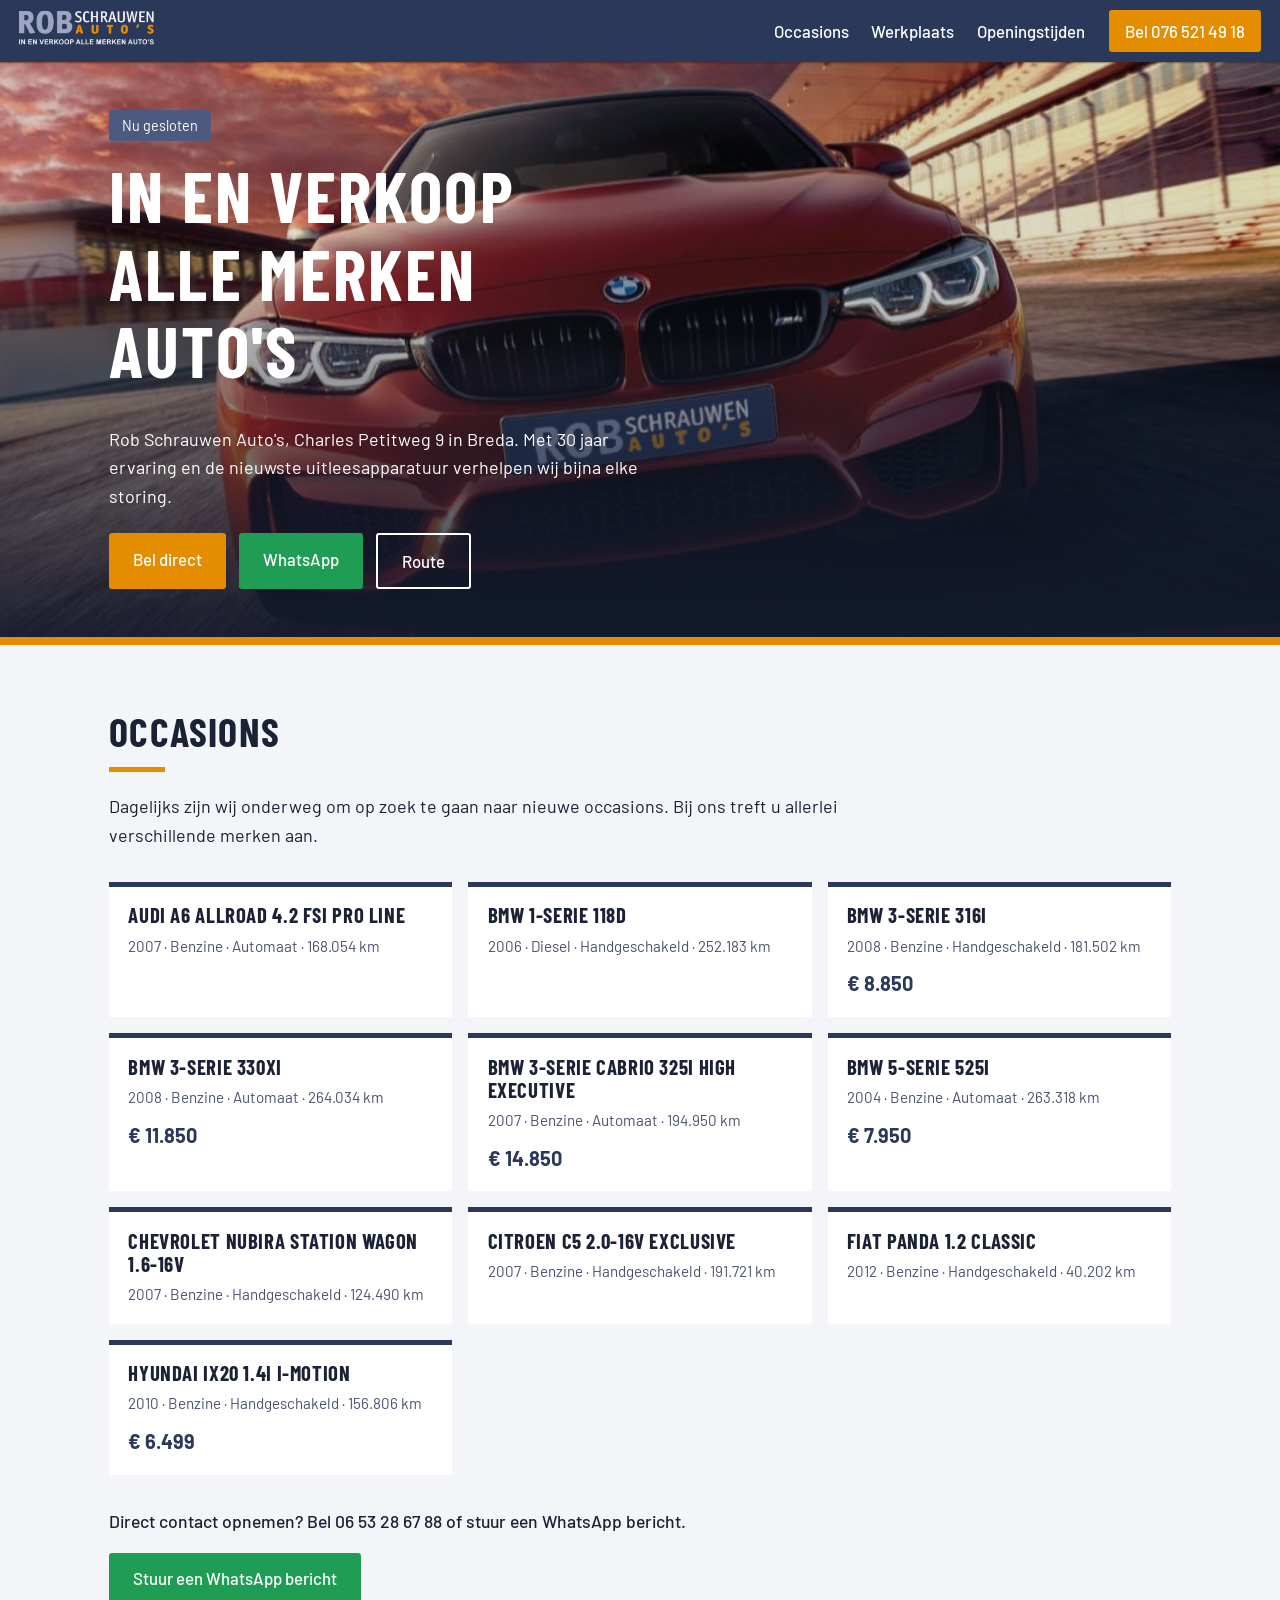
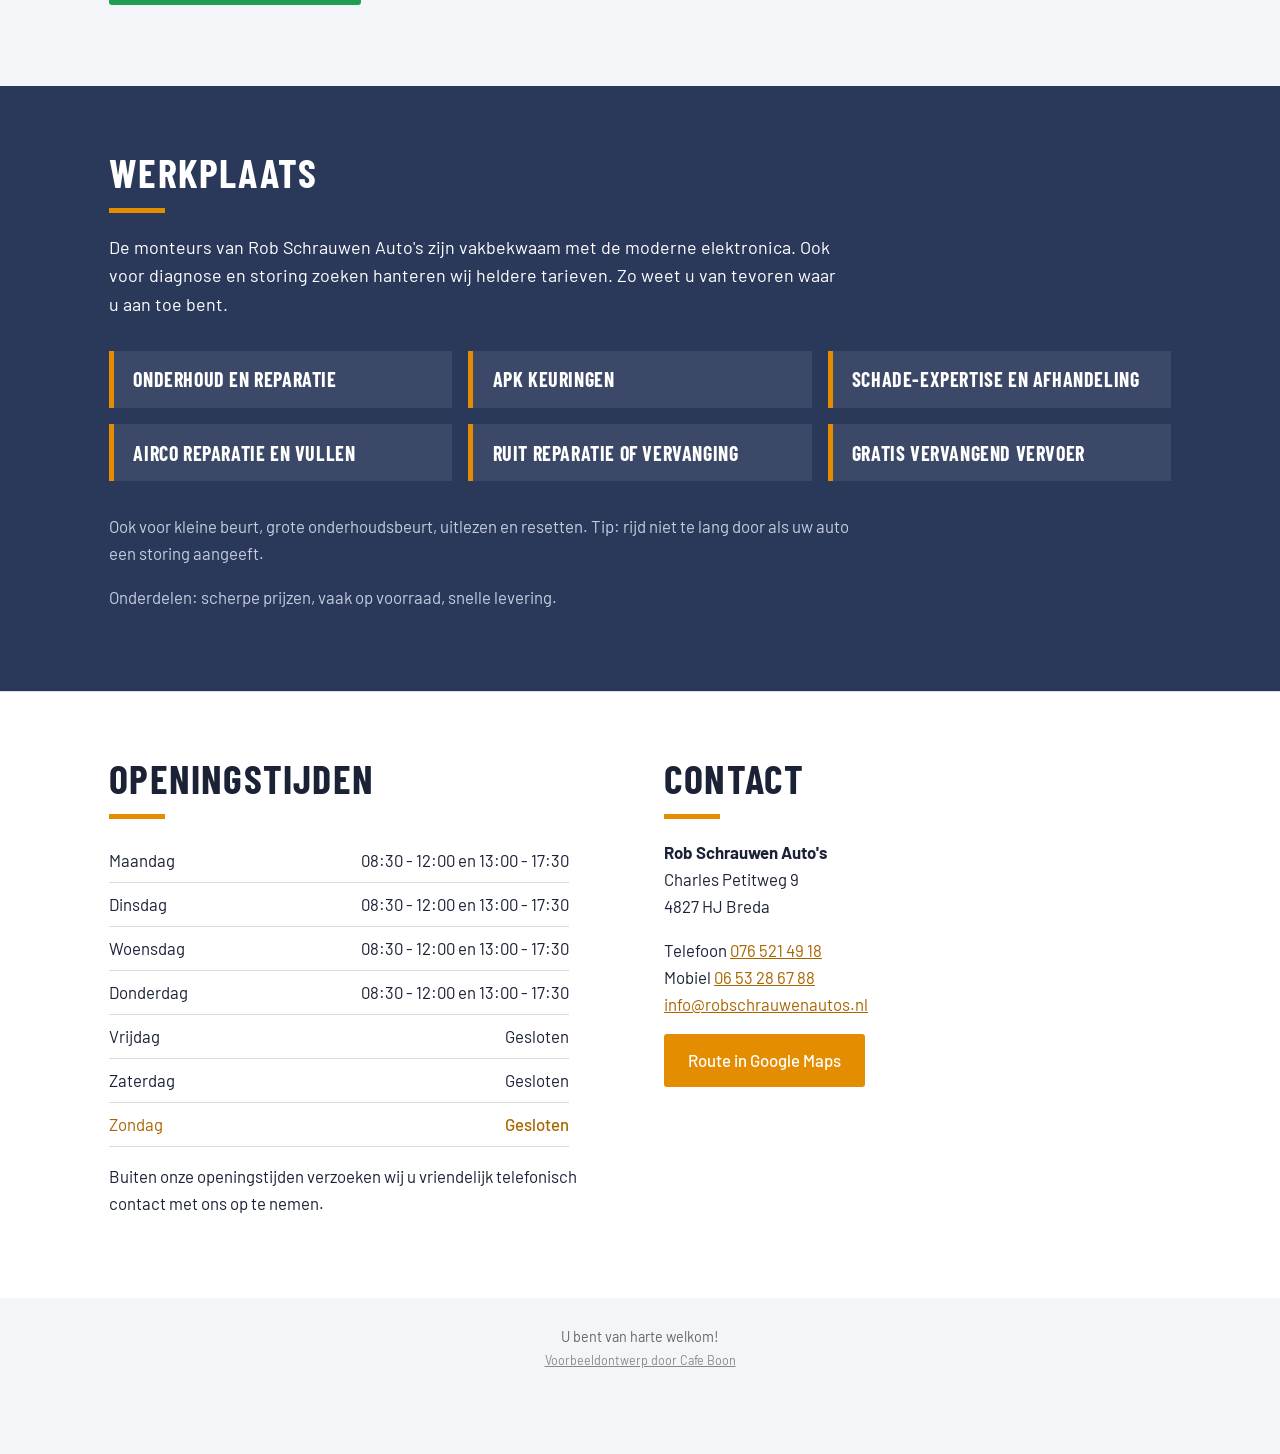
==== index.html @ 89415baf "Voorbeeldwebsite voor Rob Schrauwen Auto's" ====
<!doctype html>
<html lang="nl">
<head>
<meta charset="utf-8">
<meta name="viewport" content="width=device-width, initial-scale=1">
<meta name="robots" content="noindex">
<title>Rob Schrauwen Auto's - Occasions, onderhoud en APK in Breda</title>
<meta name="description" content="Rob Schrauwen Auto's aan de Charles Petitweg 9 in Breda. In en verkoop van alle merken auto's, onderhoud, APK en onderdelen. Ma t/m do 08:30 tot 17:30.">
<meta property="og:title" content="Rob Schrauwen Auto's, Breda">
<meta property="og:description" content="In en verkoop van alle merken auto's, onderhoud, APK en onderdelen.">
<meta property="og:image" content="images/hero.jpg">
<link rel="icon" type="image/svg+xml" href="images/favicon.svg">
<link rel="preconnect" href="https://fonts.googleapis.com">
<link rel="preconnect" href="https://fonts.gstatic.com" crossorigin>
<link href="https://fonts.googleapis.com/css2?family=Barlow+Condensed:wght@600;700&family=Barlow:wght@400;500&display=swap" rel="stylesheet">
<link rel="stylesheet" href="style.css">
</head>
<body>
<header class="top">
  <a class="brand" href="#"><img src="images/logo-wordmark.png" alt="Rob Schrauwen Auto's"></a>
  <nav>
    <a href="#occasions">Occasions</a>
    <a href="#werkplaats">Werkplaats</a>
    <a href="#contact">Openingstijden</a>
  </nav>
  <a class="call" href="tel:+31765214918">Bel 076 521 49 18</a>
</header>

<section class="hero">
  <img src="images/hero.jpg" alt="Rob Schrauwen Auto's, in en verkoop alle merken auto's">
  <div class="hero-in">
    <p class="tag" id="status"></p>
    <h1>In en verkoop alle merken auto's</h1>
    <p class="claim">Rob Schrauwen Auto's, Charles Petitweg 9 in Breda. Met 30 jaar ervaring en de nieuwste uitleesapparatuur verhelpen wij bijna elke storing.</p>
    <div class="actions">
      <a class="btn" href="tel:+31765214918">Bel direct</a>
      <a class="btn wa" href="https://wa.me/31653286788">WhatsApp</a>
      <a class="btn ghost" href="https://www.google.com/maps/dir/?api=1&destination=Charles+Petitweg+9+4827+HJ+Breda">Route</a>
    </div>
  </div>
</section>

<section id="occasions" class="wrap">
  <h2>Occasions</h2>
  <p class="lead">Dagelijks zijn wij onderweg om op zoek te gaan naar nieuwe occasions. Bij ons treft u allerlei verschillende merken aan.</p>
  <div class="cars">
    <article><h3>Audi A6 Allroad 4.2 FSI Pro Line</h3><p>2007 &middot; Benzine &middot; Automaat &middot; 168.054 km</p></article>
    <article><h3>BMW 1-serie 118d</h3><p>2006 &middot; Diesel &middot; Handgeschakeld &middot; 252.183 km</p></article>
    <article><h3>BMW 3-serie 316i</h3><p>2008 &middot; Benzine &middot; Handgeschakeld &middot; 181.502 km</p><b>&euro; 8.850</b></article>
    <article><h3>BMW 3-serie 330xi</h3><p>2008 &middot; Benzine &middot; Automaat &middot; 264.034 km</p><b>&euro; 11.850</b></article>
    <article><h3>BMW 3-serie Cabrio 325i High Executive</h3><p>2007 &middot; Benzine &middot; Automaat &middot; 194.950 km</p><b>&euro; 14.850</b></article>
    <article><h3>BMW 5-serie 525i</h3><p>2004 &middot; Benzine &middot; Automaat &middot; 263.318 km</p><b>&euro; 7.950</b></article>
    <article><h3>Chevrolet Nubira Station Wagon 1.6-16V</h3><p>2007 &middot; Benzine &middot; Handgeschakeld &middot; 124.490 km</p></article>
    <article><h3>Citroen C5 2.0-16V Exclusive</h3><p>2007 &middot; Benzine &middot; Handgeschakeld &middot; 191.721 km</p></article>
    <article><h3>Fiat Panda 1.2 Classic</h3><p>2012 &middot; Benzine &middot; Handgeschakeld &middot; 40.202 km</p></article>
    <article><h3>Hyundai ix20 1.4i i-Motion</h3><p>2010 &middot; Benzine &middot; Handgeschakeld &middot; 156.806 km</p><b>&euro; 6.499</b></article>
  </div>
  <p class="note">Direct contact opnemen? Bel 06 53 28 67 88 of stuur een WhatsApp bericht.</p>
  <p><a class="btn wa" href="https://wa.me/31653286788">Stuur een WhatsApp bericht</a></p>
</section>

<section id="werkplaats" class="band">
  <div class="wrap">
    <h2>Werkplaats</h2>
    <p class="lead">De monteurs van Rob Schrauwen Auto's zijn vakbekwaam met de moderne elektronica. Ook voor diagnose en storing zoeken hanteren wij heldere tarieven. Zo weet u van tevoren waar u aan toe bent.</p>
    <div class="cards">
      <article><h3>Onderhoud en reparatie</h3></article>
      <article><h3>APK keuringen</h3></article>
      <article><h3>Schade-expertise en afhandeling</h3></article>
      <article><h3>Airco reparatie en vullen</h3></article>
      <article><h3>Ruit reparatie of vervanging</h3></article>
      <article><h3>Gratis vervangend vervoer</h3></article>
    </div>
    <p class="also">Ook voor kleine beurt, grote onderhoudsbeurt, uitlezen en resetten. Tip: rijd niet te lang door als uw auto een storing aangeeft.</p>
    <p class="also">Onderdelen: scherpe prijzen, vaak op voorraad, snelle levering.</p>
  </div>
</section>

<section id="contact" class="visit">
  <div class="wrap two">
    <div>
      <h2>Openingstijden</h2>
      <table>
        <tr data-d="1"><th>Maandag</th><td>08:30 - 12:00 en 13:00 - 17:30</td></tr>
        <tr data-d="2"><th>Dinsdag</th><td>08:30 - 12:00 en 13:00 - 17:30</td></tr>
        <tr data-d="3"><th>Woensdag</th><td>08:30 - 12:00 en 13:00 - 17:30</td></tr>
        <tr data-d="4"><th>Donderdag</th><td>08:30 - 12:00 en 13:00 - 17:30</td></tr>
        <tr data-d="5"><th>Vrijdag</th><td>Gesloten</td></tr>
        <tr data-d="6"><th>Zaterdag</th><td>Gesloten</td></tr>
        <tr data-d="0"><th>Zondag</th><td>Gesloten</td></tr>
      </table>
      <p>Buiten onze openingstijden verzoeken wij u vriendelijk telefonisch contact met ons op te nemen.</p>
    </div>
    <div>
      <h2>Contact</h2>
      <p><b>Rob Schrauwen Auto's</b><br>Charles Petitweg 9<br>4827 HJ Breda</p>
      <p>Telefoon <a href="tel:+31765214918">076 521 49 18</a><br>Mobiel <a href="tel:+31653286788">06 53 28 67 88</a><br><a href="mailto:info@robschrauwenautos.nl">info@robschrauwenautos.nl</a></p>
      <p><a class="btn" href="https://www.google.com/maps/dir/?api=1&destination=Charles+Petitweg+9+4827+HJ+Breda">Route in Google Maps</a></p>
    </div>
  </div>
</section>

<footer>
  <p>U bent van harte welkom!</p>
  <p class="credit"><a href="https://cafeboon.com">Voorbeeldontwerp door Cafe Boon</a></p>
</footer>
<a class="fab" href="tel:+31765214918">Bel</a>
<script>
(function(){
  var n=new Date(),d=n.getDay(),m=n.getHours()+n.getMinutes()/60,el=document.getElementById('status');
  var r=document.querySelector('tr[data-d="'+d+'"]');if(r)r.className='today';
  if(d>=1&&d<=4&&((m>=8.5&&m<12)||(m>=13&&m<17.5))){el.textContent='Nu geopend';el.className='tag yes'}
  else{el.textContent='Nu gesloten'}
})();
</script>
</body>
</html>
---- style.css ----
:root{--navy:#2a385a;--orange:#e48d00;--ink:#1b2236;--bg:#f4f5f8;--line:#d9dce5}
*{box-sizing:border-box}
body{margin:0;font-family:"Barlow",sans-serif;color:var(--ink);background:var(--bg);line-height:1.6;font-size:1.05rem}
h1,h2,h3{font-family:"Barlow Condensed",sans-serif;text-transform:uppercase;letter-spacing:.03em;line-height:1.1;margin:0 0 .5em}
h2{font-size:clamp(1.8rem,4vw,2.5rem)}
h2:after{content:"";display:block;width:56px;height:5px;background:var(--orange);margin-top:.35em}
a{color:#a96500}
.top{display:flex;align-items:center;gap:1.5rem;padding:.6rem 1.2rem;background:var(--navy);position:sticky;top:0;z-index:5}
.brand img{height:40px;display:block}
.top nav{margin-left:auto;display:flex;gap:1.4rem}.top nav a{color:#fff;text-decoration:none;font-weight:500}
.call{background:var(--orange);color:#fff;text-decoration:none;padding:.5rem 1rem;font-weight:500;white-space:nowrap;border-radius:3px}
.hero{position:relative;background:var(--navy);color:#fff;border-bottom:8px solid var(--orange);min-height:480px;display:flex;align-items:flex-end}
.hero>img{position:absolute;inset:0;width:100%;height:100%;object-fit:cover}
.hero:before{content:"";position:absolute;inset:0;background:linear-gradient(0deg,rgba(20,28,48,.92),rgba(20,28,48,.15) 70%);z-index:1}
.hero-in{position:relative;z-index:2;max-width:1100px;margin:0 auto;padding:3rem 1.2rem;width:100%}
.hero h1{font-size:clamp(2.4rem,7vw,4.4rem);max-width:16ch}
.claim{max-width:560px;font-size:1.12rem}
.tag{display:inline-block;background:#4b5a7e;padding:.25rem .8rem;font-size:.9rem;margin:0 0 1rem;border-radius:3px}.tag.yes{background:#2e7d32}
.actions{display:flex;gap:.8rem;flex-wrap:wrap;margin-top:1.4rem}
.btn{display:inline-block;background:var(--orange);color:#fff;padding:.8rem 1.5rem;text-decoration:none;font-weight:500;border-radius:3px}
.btn.wa{background:#1f9d55}
.btn.ghost{background:transparent;border:2px solid #fff}
.wrap{max-width:1100px;margin:0 auto;padding:4rem 1.2rem}
.lead{max-width:740px;font-size:1.12rem}
.cars,.cards{display:grid;grid-template-columns:repeat(auto-fill,minmax(260px,1fr));gap:1rem;margin:2rem 0}
.cars article{background:#fff;border-top:5px solid var(--navy);padding:1.1rem 1.2rem;position:relative}
.cars h3{font-size:1.3rem;margin:0 0 .3em}.cars p{margin:0;font-size:.95rem;color:#4a5370}
.cars b{display:block;margin-top:.6rem;color:var(--navy);font-size:1.25rem}
.cards article{background:rgba(255,255,255,.08);border-left:5px solid var(--orange);padding:1.1rem 1.2rem}
.cards h3{font-size:1.25rem;margin:0}
.note{font-weight:500;font-size:1.1rem}
.band{background:var(--navy);color:#fff}.also{color:#c5cce0;max-width:740px}
.visit{background:#fff;border-top:1px solid var(--line)}
.two{display:grid;grid-template-columns:1fr 1fr;gap:3rem}
table{border-collapse:collapse;width:100%;max-width:460px}
th{text-align:left;font-weight:400}td{text-align:right}
th,td{padding:.5rem 0;border-bottom:1px solid var(--line)}
tr.today{font-weight:500;color:#a96500}
footer{text-align:center;padding:1.5rem 1rem 5rem;font-size:.9rem;color:#666}
footer p{margin:.2rem}.credit{font-size:.78rem}.credit a{color:#888}
.fab{display:none}
@media(max-width:760px){
.top nav,.call{display:none}
.hero{min-height:420px}.two{grid-template-columns:1fr;gap:2rem}
.fab{display:block;position:fixed;right:1rem;bottom:1rem;background:var(--orange);color:#fff;text-decoration:none;font-weight:500;padding:.9rem 1.5rem;border-radius:999px;box-shadow:0 4px 12px rgba(0,0,0,.3);z-index:9}}
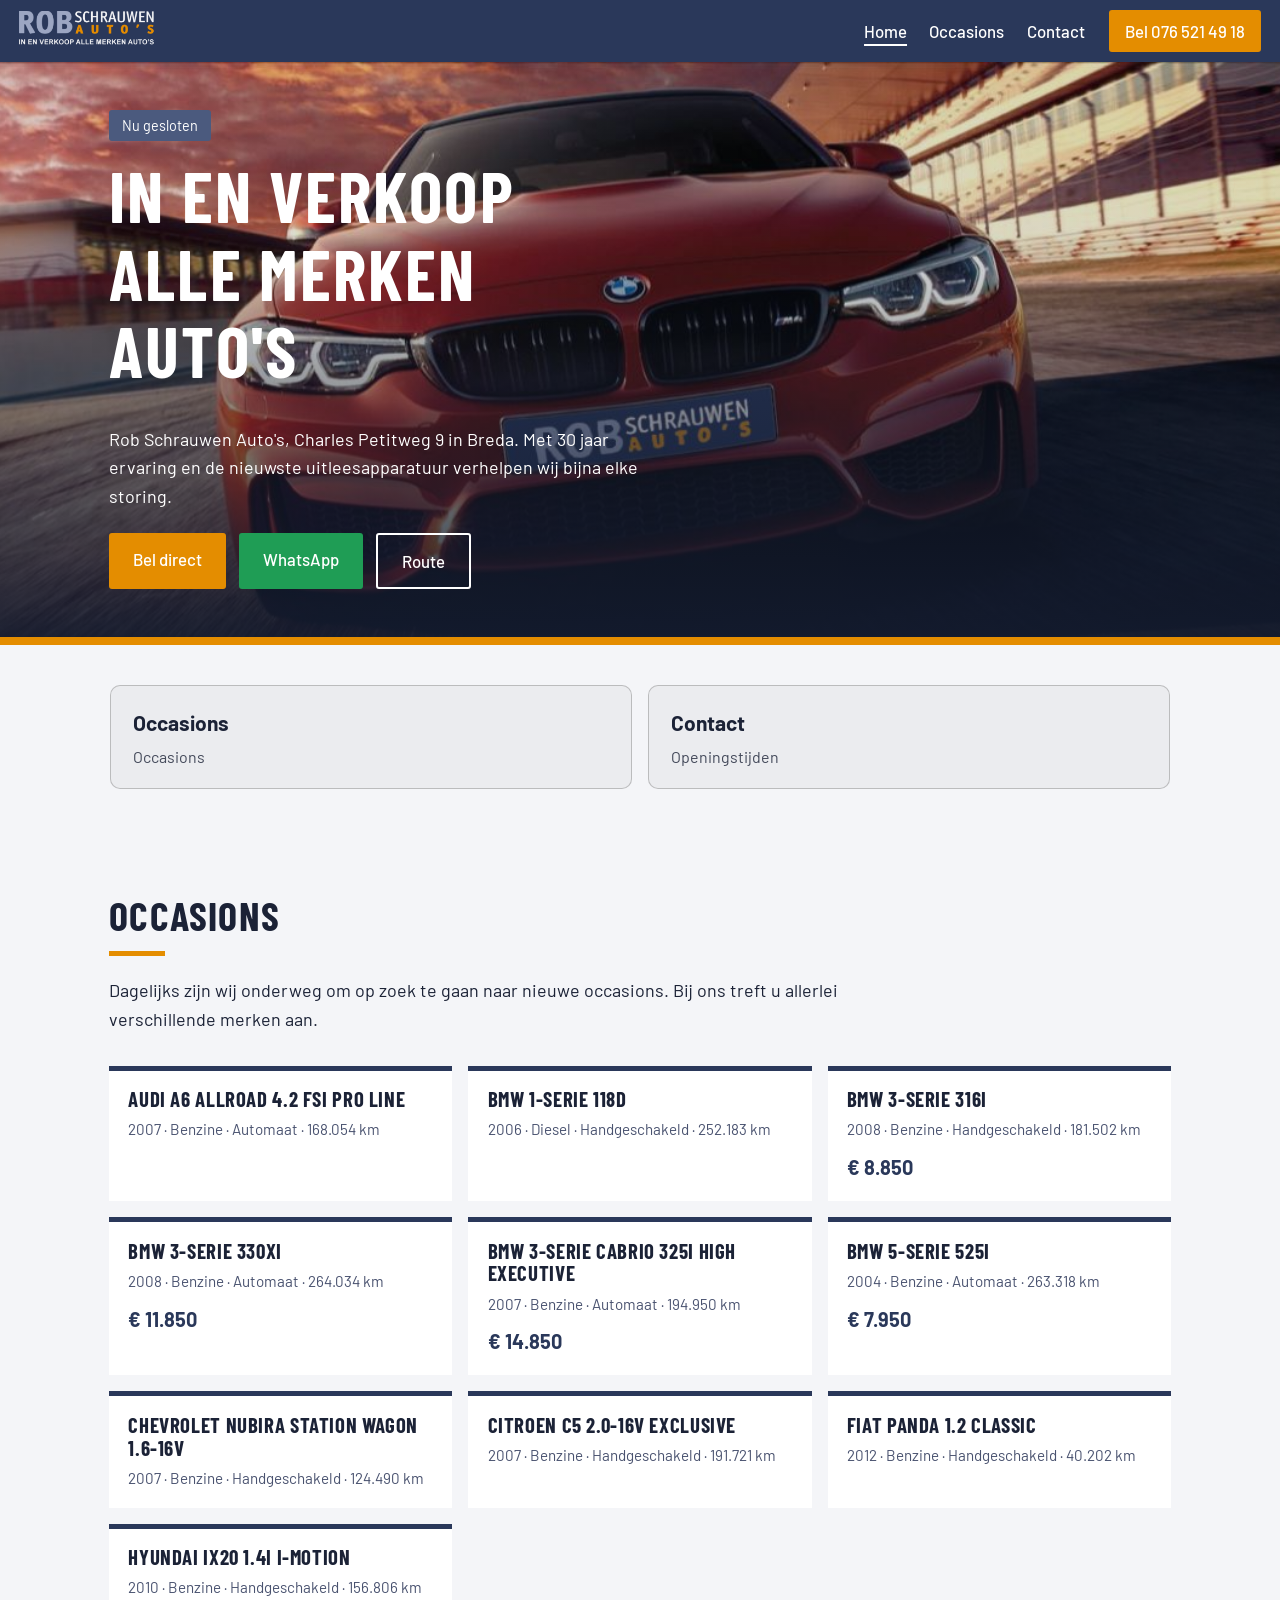
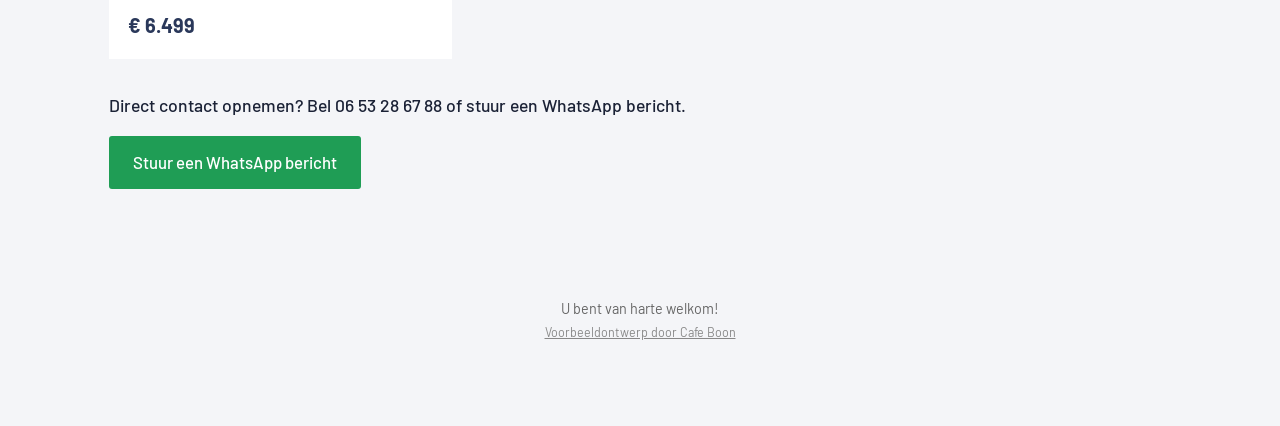
==== commit ed6b50eb: "Website opgedeeld in meerdere pagina's" ====
--- a/index.html
+++ b/index.html
@@ -17,101 +17,52 @@
 </head>
 <body>
 <header class="top">
-  <a class="brand" href="#"><img src="images/logo-wordmark.png" alt="Rob Schrauwen Auto's"></a>
-  <nav>
-    <a href="#occasions">Occasions</a>
-    <a href="#werkplaats">Werkplaats</a>
-    <a href="#contact">Openingstijden</a>
-  </nav>
-  <a class="call" href="tel:+31765214918">Bel 076 521 49 18</a>
+<a class="brand" href="index.html"><img alt="Rob Schrauwen Auto's" src="images/logo-wordmark.png"/></a>
+<nav><a aria-current="page" href="index.html">Home</a><a href="aanbod.html">Occasions</a><a href="contact.html">Contact</a></nav>
+<a class="call" href="tel:+31765214918">Bel 076 521 49 18</a>
 </header>
-
+<div aria-label="Pagina's" class="sn-bar" role="navigation"><a aria-current="page" class="sn-link" href="index.html">Home</a><a class="sn-link" href="aanbod.html">Occasions</a><a class="sn-link" href="contact.html">Contact</a></div>
 <section class="hero">
-  <img src="images/hero.jpg" alt="Rob Schrauwen Auto's, in en verkoop alle merken auto's">
-  <div class="hero-in">
-    <p class="tag" id="status"></p>
-    <h1>In en verkoop alle merken auto's</h1>
-    <p class="claim">Rob Schrauwen Auto's, Charles Petitweg 9 in Breda. Met 30 jaar ervaring en de nieuwste uitleesapparatuur verhelpen wij bijna elke storing.</p>
-    <div class="actions">
-      <a class="btn" href="tel:+31765214918">Bel direct</a>
-      <a class="btn wa" href="https://wa.me/31653286788">WhatsApp</a>
-      <a class="btn ghost" href="https://www.google.com/maps/dir/?api=1&destination=Charles+Petitweg+9+4827+HJ+Breda">Route</a>
-    </div>
-  </div>
+<img alt="Rob Schrauwen Auto's, in en verkoop alle merken auto's" src="images/hero.jpg"/>
+<div class="hero-in">
+<p class="tag" id="status"></p>
+<h1>In en verkoop alle merken auto's</h1>
+<p class="claim">Rob Schrauwen Auto's, Charles Petitweg 9 in Breda. Met 30 jaar ervaring en de nieuwste uitleesapparatuur verhelpen wij bijna elke storing.</p>
+<div class="actions">
+<a class="btn" href="tel:+31765214918">Bel direct</a>
+<a class="btn wa" href="https://wa.me/31653286788">WhatsApp</a>
+<a class="btn ghost" href="https://www.google.com/maps/dir/?api=1&amp;destination=Charles+Petitweg+9+4827+HJ+Breda">Route</a>
+</div>
+</div>
 </section>
-
-<section id="occasions" class="wrap">
-  <h2>Occasions</h2>
-  <p class="lead">Dagelijks zijn wij onderweg om op zoek te gaan naar nieuwe occasions. Bij ons treft u allerlei verschillende merken aan.</p>
-  <div class="cars">
-    <article><h3>Audi A6 Allroad 4.2 FSI Pro Line</h3><p>2007 &middot; Benzine &middot; Automaat &middot; 168.054 km</p></article>
-    <article><h3>BMW 1-serie 118d</h3><p>2006 &middot; Diesel &middot; Handgeschakeld &middot; 252.183 km</p></article>
-    <article><h3>BMW 3-serie 316i</h3><p>2008 &middot; Benzine &middot; Handgeschakeld &middot; 181.502 km</p><b>&euro; 8.850</b></article>
-    <article><h3>BMW 3-serie 330xi</h3><p>2008 &middot; Benzine &middot; Automaat &middot; 264.034 km</p><b>&euro; 11.850</b></article>
-    <article><h3>BMW 3-serie Cabrio 325i High Executive</h3><p>2007 &middot; Benzine &middot; Automaat &middot; 194.950 km</p><b>&euro; 14.850</b></article>
-    <article><h3>BMW 5-serie 525i</h3><p>2004 &middot; Benzine &middot; Automaat &middot; 263.318 km</p><b>&euro; 7.950</b></article>
-    <article><h3>Chevrolet Nubira Station Wagon 1.6-16V</h3><p>2007 &middot; Benzine &middot; Handgeschakeld &middot; 124.490 km</p></article>
-    <article><h3>Citroen C5 2.0-16V Exclusive</h3><p>2007 &middot; Benzine &middot; Handgeschakeld &middot; 191.721 km</p></article>
-    <article><h3>Fiat Panda 1.2 Classic</h3><p>2012 &middot; Benzine &middot; Handgeschakeld &middot; 40.202 km</p></article>
-    <article><h3>Hyundai ix20 1.4i i-Motion</h3><p>2010 &middot; Benzine &middot; Handgeschakeld &middot; 156.806 km</p><b>&euro; 6.499</b></article>
-  </div>
-  <p class="note">Direct contact opnemen? Bel 06 53 28 67 88 of stuur een WhatsApp bericht.</p>
-  <p><a class="btn wa" href="https://wa.me/31653286788">Stuur een WhatsApp bericht</a></p>
+<div class="sn-cards"><a class="sn-card" href="aanbod.html"><strong>Occasions</strong><span>Occasions</span></a><a class="sn-card" href="contact.html"><strong>Contact</strong><span>Openingstijden</span></a></div>
+<section class="wrap">
+<h2>Occasions</h2>
+<p class="lead">Dagelijks zijn wij onderweg om op zoek te gaan naar nieuwe occasions. Bij ons treft u allerlei verschillende merken aan.</p>
+<div class="cars">
+<article><h3>Audi A6 Allroad 4.2 FSI Pro Line</h3><p>2007 · Benzine · Automaat · 168.054 km</p></article>
+<article><h3>BMW 1-serie 118d</h3><p>2006 · Diesel · Handgeschakeld · 252.183 km</p></article>
+<article><h3>BMW 3-serie 316i</h3><p>2008 · Benzine · Handgeschakeld · 181.502 km</p><b>€ 8.850</b></article>
+<article><h3>BMW 3-serie 330xi</h3><p>2008 · Benzine · Automaat · 264.034 km</p><b>€ 11.850</b></article>
+<article><h3>BMW 3-serie Cabrio 325i High Executive</h3><p>2007 · Benzine · Automaat · 194.950 km</p><b>€ 14.850</b></article>
+<article><h3>BMW 5-serie 525i</h3><p>2004 · Benzine · Automaat · 263.318 km</p><b>€ 7.950</b></article>
+<article><h3>Chevrolet Nubira Station Wagon 1.6-16V</h3><p>2007 · Benzine · Handgeschakeld · 124.490 km</p></article>
+<article><h3>Citroen C5 2.0-16V Exclusive</h3><p>2007 · Benzine · Handgeschakeld · 191.721 km</p></article>
+<article><h3>Fiat Panda 1.2 Classic</h3><p>2012 · Benzine · Handgeschakeld · 40.202 km</p></article>
+<article><h3>Hyundai ix20 1.4i i-Motion</h3><p>2010 · Benzine · Handgeschakeld · 156.806 km</p><b>€ 6.499</b></article>
+</div>
+<p class="note">Direct contact opnemen? Bel 06 53 28 67 88 of stuur een WhatsApp bericht.</p>
+<p><a class="btn wa" href="https://wa.me/31653286788">Stuur een WhatsApp bericht</a></p>
 </section>
-
-<section id="werkplaats" class="band">
-  <div class="wrap">
-    <h2>Werkplaats</h2>
-    <p class="lead">De monteurs van Rob Schrauwen Auto's zijn vakbekwaam met de moderne elektronica. Ook voor diagnose en storing zoeken hanteren wij heldere tarieven. Zo weet u van tevoren waar u aan toe bent.</p>
-    <div class="cards">
-      <article><h3>Onderhoud en reparatie</h3></article>
-      <article><h3>APK keuringen</h3></article>
-      <article><h3>Schade-expertise en afhandeling</h3></article>
-      <article><h3>Airco reparatie en vullen</h3></article>
-      <article><h3>Ruit reparatie of vervanging</h3></article>
-      <article><h3>Gratis vervangend vervoer</h3></article>
-    </div>
-    <p class="also">Ook voor kleine beurt, grote onderhoudsbeurt, uitlezen en resetten. Tip: rijd niet te lang door als uw auto een storing aangeeft.</p>
-    <p class="also">Onderdelen: scherpe prijzen, vaak op voorraad, snelle levering.</p>
-  </div>
-</section>
-
-<section id="contact" class="visit">
-  <div class="wrap two">
-    <div>
-      <h2>Openingstijden</h2>
-      <table>
-        <tr data-d="1"><th>Maandag</th><td>08:30 - 12:00 en 13:00 - 17:30</td></tr>
-        <tr data-d="2"><th>Dinsdag</th><td>08:30 - 12:00 en 13:00 - 17:30</td></tr>
-        <tr data-d="3"><th>Woensdag</th><td>08:30 - 12:00 en 13:00 - 17:30</td></tr>
-        <tr data-d="4"><th>Donderdag</th><td>08:30 - 12:00 en 13:00 - 17:30</td></tr>
-        <tr data-d="5"><th>Vrijdag</th><td>Gesloten</td></tr>
-        <tr data-d="6"><th>Zaterdag</th><td>Gesloten</td></tr>
-        <tr data-d="0"><th>Zondag</th><td>Gesloten</td></tr>
-      </table>
-      <p>Buiten onze openingstijden verzoeken wij u vriendelijk telefonisch contact met ons op te nemen.</p>
-    </div>
-    <div>
-      <h2>Contact</h2>
-      <p><b>Rob Schrauwen Auto's</b><br>Charles Petitweg 9<br>4827 HJ Breda</p>
-      <p>Telefoon <a href="tel:+31765214918">076 521 49 18</a><br>Mobiel <a href="tel:+31653286788">06 53 28 67 88</a><br><a href="mailto:info@robschrauwenautos.nl">info@robschrauwenautos.nl</a></p>
-      <p><a class="btn" href="https://www.google.com/maps/dir/?api=1&destination=Charles+Petitweg+9+4827+HJ+Breda">Route in Google Maps</a></p>
-    </div>
-  </div>
-</section>
-
 <footer>
-  <p>U bent van harte welkom!</p>
-  <p class="credit"><a href="https://cafeboon.com">Voorbeeldontwerp door Cafe Boon</a></p>
+<p>U bent van harte welkom!</p>
+<p class="credit"><a href="https://cafeboon.com">Voorbeeldontwerp door Cafe Boon</a></p>
 </footer>
 <a class="fab" href="tel:+31765214918">Bel</a>
-<script>
-(function(){
+<script>try{(function(){
   var n=new Date(),d=n.getDay(),m=n.getHours()+n.getMinutes()/60,el=document.getElementById('status');
   var r=document.querySelector('tr[data-d="'+d+'"]');if(r)r.className='today';
   if(d>=1&&d<=4&&((m>=8.5&&m<12)||(m>=13&&m<17.5))){el.textContent='Nu geopend';el.className='tag yes'}
   else{el.textContent='Nu gesloten'}
-})();
-</script>
-</body>
-</html>
+})();}catch(e){}</script>
+</body></html>
--- a/style.css
+++ b/style.css
@@ -43,3 +43,17 @@
 .top nav,.call{display:none}
 .hero{min-height:420px}.two{grid-template-columns:1fr;gap:2rem}
 .fab{display:block;position:fixed;right:1rem;bottom:1rem;background:var(--orange);color:#fff;text-decoration:none;font-weight:500;padding:.9rem 1.5rem;border-radius:999px;box-shadow:0 4px 12px rgba(0,0,0,.3);z-index:9}}
+/* sitenav:start */
+.sn-bar{display:none;gap:6px;overflow-x:auto;white-space:nowrap;-webkit-overflow-scrolling:touch;padding:8px 12px;background:inherit;color:inherit;font:inherit;line-height:1.2;border-bottom:1px solid rgba(128,128,128,.35);box-sizing:border-box;max-width:100%}
+.sn-bar a.sn-link{flex:0 0 auto;padding:9px 15px;border-radius:999px;color:inherit;text-decoration:none;font-size:15px;font-weight:600;letter-spacing:0;text-transform:none;margin:0}
+.sn-bar a.sn-link[aria-current="page"]{background:rgba(128,128,128,.2);box-shadow:inset 0 -2px 0 currentColor}
+@media(max-width:760px){.sn-bar{display:flex}}
+nav a[aria-current="page"]:not(.cta):not(.btn):not(.call){text-decoration:underline;text-underline-offset:6px;text-decoration-thickness:2px}
+.sn-head{max-width:1100px;margin:0 auto;padding:40px 20px 0;box-sizing:border-box}
+.sn-head h1{margin:0;color:inherit;font-size:clamp(30px,5vw,46px);line-height:1.1}
+.sn-cards{max-width:1100px;margin:0 auto;padding:40px 20px;display:grid;grid-template-columns:repeat(auto-fit,minmax(230px,1fr));gap:16px;box-sizing:border-box}
+.sn-card{display:block;padding:20px 22px;border:1px solid rgba(128,128,128,.45);border-radius:10px;background:rgba(128,128,128,.07);color:inherit;text-decoration:none;min-width:0}
+.sn-card strong{display:block;font-size:1.25em;margin:0 0 6px;color:inherit}
+.sn-card span{display:block;opacity:.8;font-size:.95em;line-height:1.4}
+.sn-card:hover,.sn-card:focus-visible{border-color:currentColor}
+/* sitenav:end */
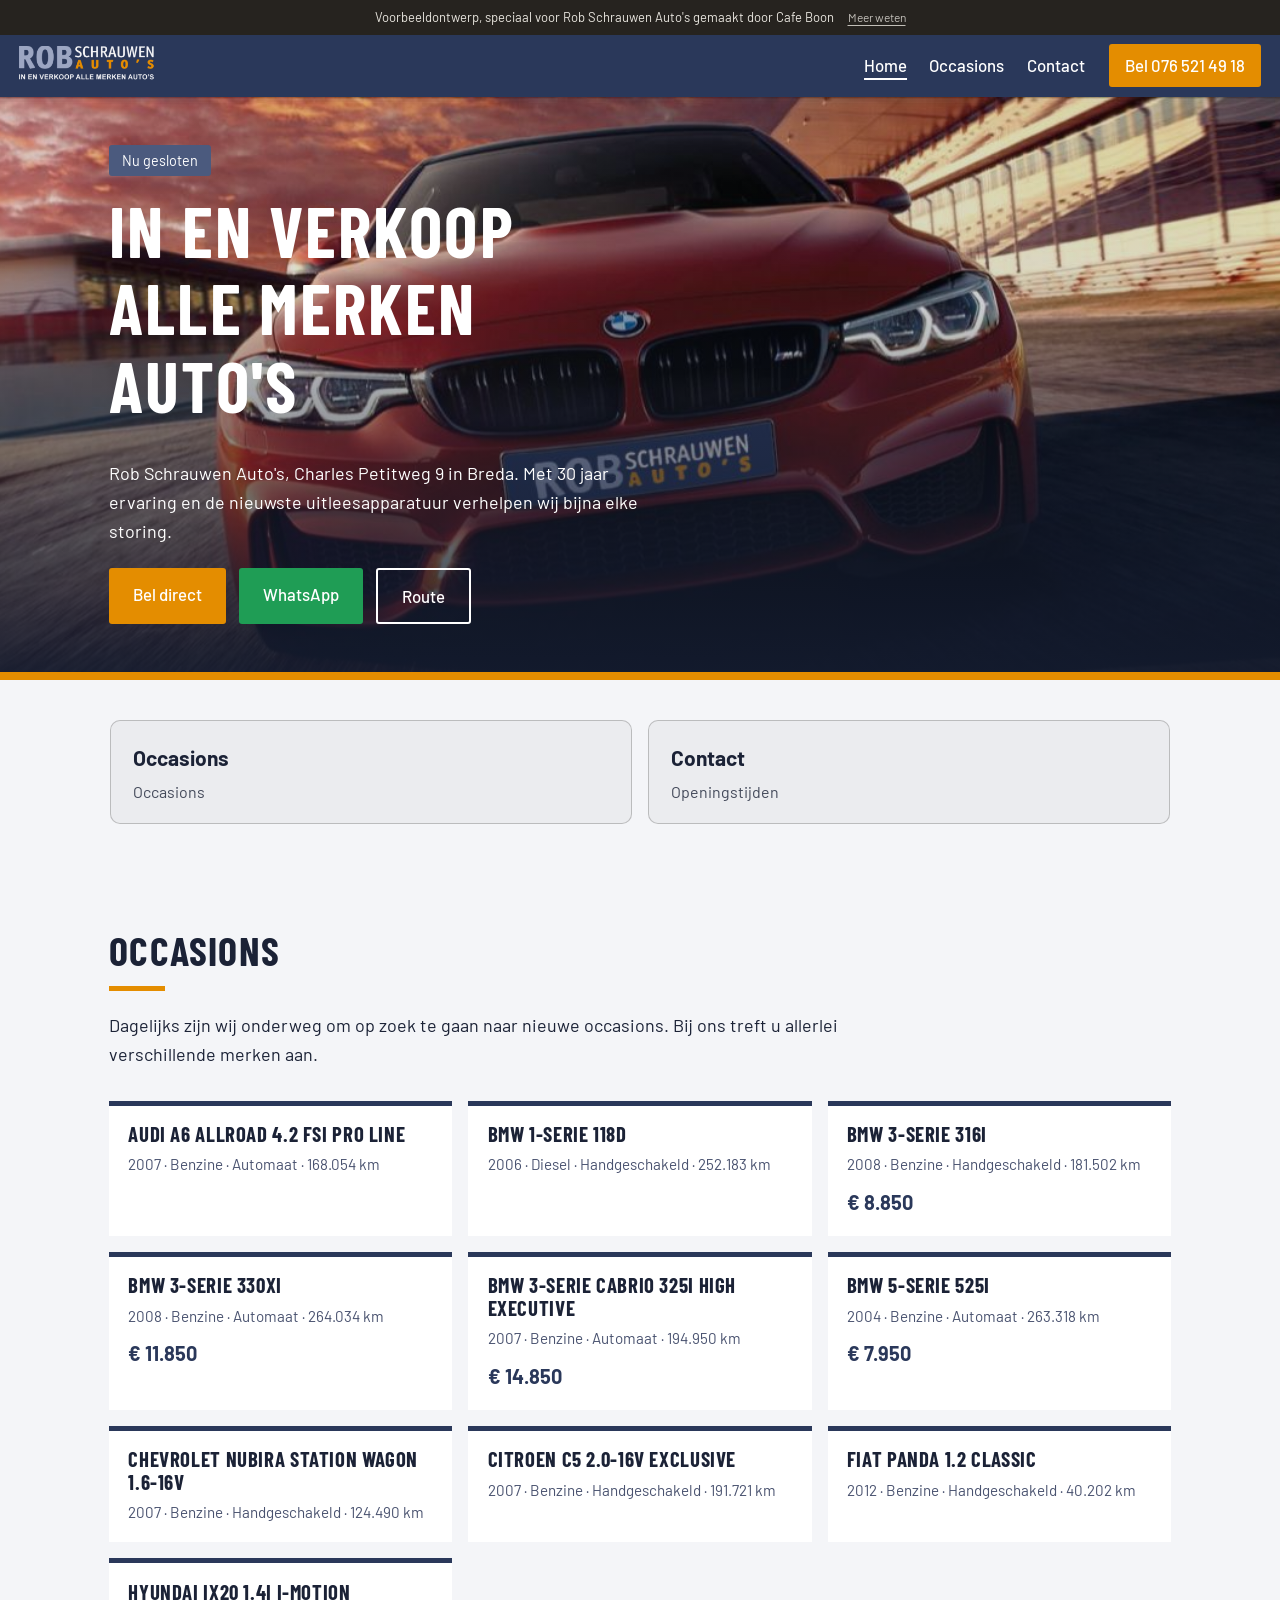
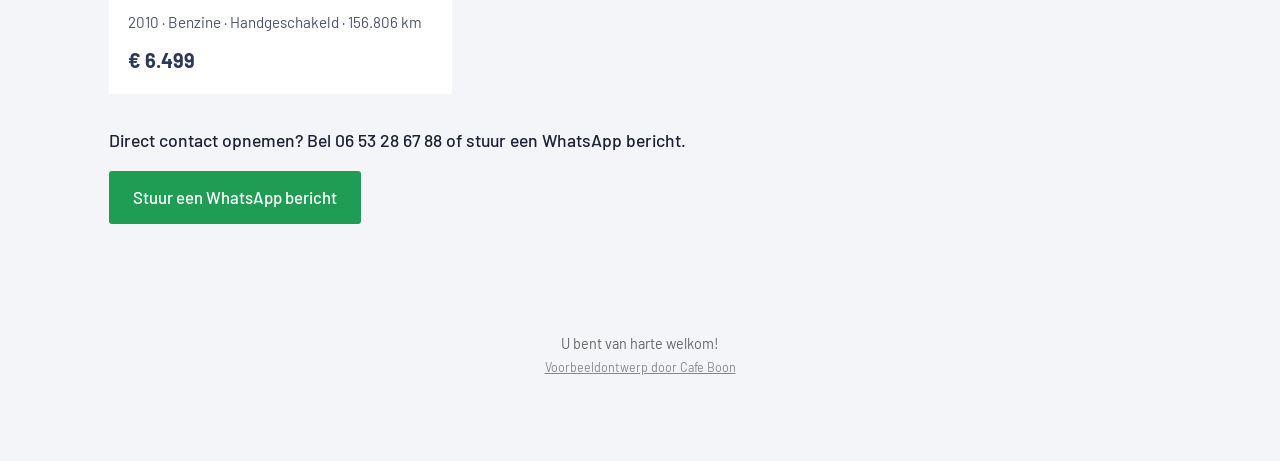
==== commit 46ed1bf1: "Werkende formulieren voor afspraken en aanvragen" ====
--- a/index.html
+++ b/index.html
@@ -16,6 +16,7 @@
 <link rel="stylesheet" href="style.css">
 </head>
 <body>
+<div class="vb-banner" role="note"><span>Voorbeeldontwerp, speciaal voor Rob Schrauwen Auto's gemaakt door Cafe Boon</span><a href="https://cafeboon.com">Meer weten</a></div>
 <header class="top">
 <a class="brand" href="index.html"><img alt="Rob Schrauwen Auto's" src="images/logo-wordmark.png"/></a>
 <nav><a aria-current="page" href="index.html">Home</a><a href="aanbod.html">Occasions</a><a href="contact.html">Contact</a></nav>
--- a/style.css
+++ b/style.css
@@ -57,3 +57,31 @@
 .sn-card span{display:block;opacity:.8;font-size:.95em;line-height:1.4}
 .sn-card:hover,.sn-card:focus-visible{border-color:currentColor}
 /* sitenav:end */
+/* voorbeeld-formulier:start */
+@layer sn{.sn-form button.btn{border:0;font:inherit;cursor:pointer;line-height:1.2}}
+.sn-formsec{padding:36px 0 72px}
+.sn-formwrap{max-width:1100px;margin:0 auto;padding:0 20px;box-sizing:border-box}
+.sn-formwrap>h2{margin:0 0 12px}
+.sn-formwrap>.sn-lead,.sn-formwrap>.sn-form,.sn-formwrap>.sn-done{max-width:720px}
+.sn-formwrap .sn-lead{margin:0 0 24px;opacity:.85}
+.sn-form{display:grid;grid-template-columns:1fr 1fr;gap:16px}
+.sn-field{display:flex;flex-direction:column;gap:6px;min-width:0;text-align:left}
+.sn-field.full{grid-column:1/-1}
+.sn-field label{font-size:14px;font-weight:600}
+.sn-field input,.sn-field select,.sn-field textarea{font:inherit;font-size:16px;line-height:1.4;color:inherit;background:rgba(128,128,128,.12);border:1px solid rgba(128,128,128,.55);border-radius:8px;padding:11px 12px;width:100%;box-sizing:border-box;min-width:0;max-width:100%;-webkit-appearance:none;appearance:none}
+.sn-field select{background-image:linear-gradient(45deg,transparent 50%,currentColor 50%),linear-gradient(135deg,currentColor 50%,transparent 50%);background-position:calc(100% - 20px) 50%,calc(100% - 15px) 50%;background-size:5px 5px;background-repeat:no-repeat;padding-right:38px}
+.sn-field select option{color:#111;background:#fff}
+.sn-field textarea{resize:vertical}
+.sn-field input:focus,.sn-field select:focus,.sn-field textarea:focus{outline:2px solid currentColor;outline-offset:1px}
+.sn-done{padding:28px;border:1px solid rgba(128,128,128,.55);border-radius:12px;background:rgba(128,128,128,.1)}
+.sn-done h2{margin:0 0 10px}
+.sn-done p{margin:0}
+.sn-done a{text-decoration:underline;text-underline-offset:3px;font-weight:600}
+.sn-formlink{padding:0 0 56px}
+@media(max-width:640px){.sn-form{grid-template-columns:1fr}.sn-formsec{padding:24px 0 56px}}
+/* voorbeeld-formulier:end */
+/* voorbeeldbanner:start */
+.vb-banner{display:flex;flex-wrap:wrap;justify-content:center;align-items:baseline;gap:2px 14px;padding:8px 16px;background:#26231f;color:#e9e6df;font-size:13px;line-height:1.45;letter-spacing:0;text-transform:none;font-weight:400;text-align:center;position:relative;z-index:1000}
+.vb-banner a{color:inherit;opacity:.8;text-decoration:underline;text-underline-offset:3px;font-size:12px;font-weight:400;white-space:nowrap;letter-spacing:0;text-transform:none}
+.vb-banner a:hover{opacity:1}
+/* voorbeeldbanner:end */
